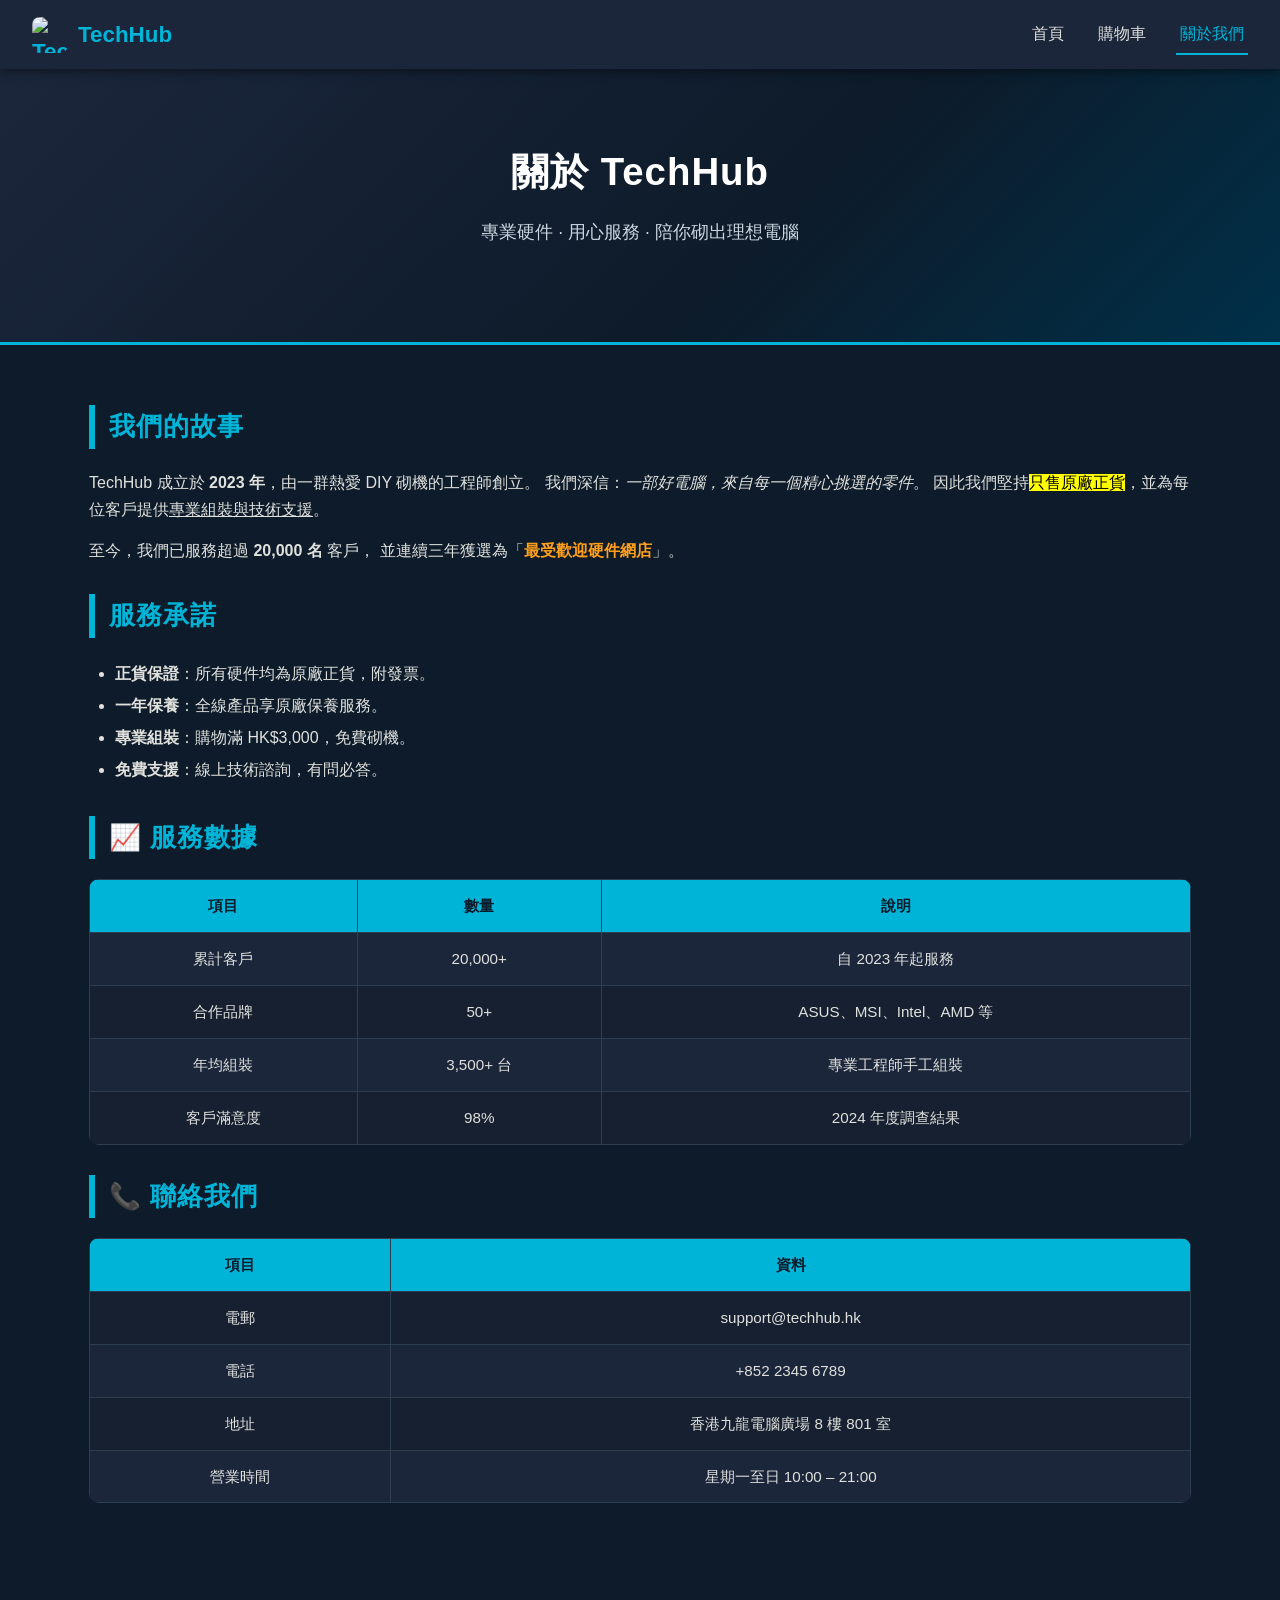
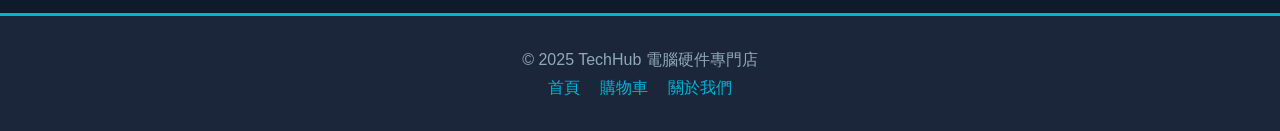
==== about.html @ f534d5a9 "Add files via upload" ====
<!DOCTYPE html>
<html lang="zh-Hant">
<head><script src="config.js"></script>
<script src="script.js" defer></script>
  <meta charset="UTF-8">
  <meta name="viewport" content="width=device-width, initial-scale=1.0">
  <meta name="description" content="關於 TechHub 電腦硬件專門店 - 專業硬件、用心服務">
  <title>關於我們 | TechHub</title>
  <link rel="stylesheet" href="style.css">
</head>
<body>

  <nav class="navbar">
    <div class="logo">
      <img src="images/logo.png" alt="TechHub Logo">
      <span data-brand-en>TechHub</span>
    </div>
    <ul>
      <li><a href="index.html">首頁</a></li>
      <li><a href="cart.html">購物車 <span id="cartCount" class="cart-badge"></span></a></li>
      <li><a href="about.html" class="active">關於我們</a></li>
    </ul>
  </nav>

  <header class="banner">
    <h1>關於 TechHub</h1>
    <p>專業硬件 · 用心服務 · 陪你砌出理想電腦</p>
  </header>

  <main class="container">

    <!-- 我們的故事（格式化文字展示） -->
    <h2 class="section-title">我們的故事</h2>
    <p>
      TechHub 成立於 <strong>2023 年</strong>，由一群熱愛 DIY 砌機的工程師創立。
      我們深信：<em>一部好電腦，來自每一個精心挑選的零件</em>。
      因此我們堅持<mark>只售原廠正貨</mark>，並為每位客戶提供<u>專業組裝與技術支援</u>。
    </p>
    <p style="margin-top: 14px;">
      至今，我們已服務超過 <strong>20,000 名</strong> 客戶，
      並連續三年獲選為「<span class="highlight">最受歡迎硬件網店</span>」。
    </p>

    <!-- 服務承諾 -->
    <h2 class="section-title">服務承諾</h2>
    <ul style="padding-left: 26px; line-height: 2;">
      <li><strong>正貨保證</strong>：所有硬件均為原廠正貨，附發票。</li>
      <li><strong>一年保養</strong>：全線產品享原廠保養服務。</li>
      <li><strong>專業組裝</strong>：購物滿 HK$3,000，免費砌機。</li>
      <li><strong>免費支援</strong>：線上技術諮詢，有問必答。</li>
    </ul>

    <!-- 服務數據 -->
    <h2 class="section-title">📈 服務數據</h2>
    <table>
      <thead>
        <tr>
          <th>項目</th>
          <th>數量</th>
          <th>說明</th>
        </tr>
      </thead>
      <tbody>
        <tr>
          <td>累計客戶</td>
          <td>20,000+</td>
          <td>自 2023 年起服務</td>
        </tr>
        <tr>
          <td>合作品牌</td>
          <td>50+</td>
          <td>ASUS、MSI、Intel、AMD 等</td>
        </tr>
        <tr>
          <td>年均組裝</td>
          <td>3,500+ 台</td>
          <td>專業工程師手工組裝</td>
        </tr>
        <tr>
          <td>客戶滿意度</td>
          <td>98%</td>
          <td>2024 年度調查結果</td>
        </tr>
      </tbody>
    </table>

    <!-- 聯絡我們 -->
    <h2 class="section-title">📞 聯絡我們</h2>
    <table>
      <tbody>
        <tr>
          <th>項目</th>
          <th>資料</th>
        </tr>
        <tr>
          <td>電郵</td>
          <td>support@techhub.hk</td>
        </tr>
        <tr>
          <td>電話</td>
          <td>+852 2345 6789</td>
        </tr>
        <tr>
          <td>地址</td>
          <td>香港九龍電腦廣場 8 樓 801 室</td>
        </tr>
        <tr>
          <td>營業時間</td>
          <td>星期一至日 10:00 – 21:00</td>
        </tr>
      </tbody>
    </table>

  </main>

  <footer>
    <p>© 2025 TechHub 電腦硬件專門店</p>
    <p>
      <a href="index.html">首頁</a>
      <a href="cart.html">購物車</a>
      <a href="about.html">關於我們</a>
    </p>
  </footer>

  <button id="backTop" aria-label="回到頂部">↑</button>
  <script src="script.js"></script>
</body>
</html>
---- style.css ----
* {
  margin: 0;
  padding: 0;
  box-sizing: border-box;
}

:root {
  --primary: #00b4d8;
  --accent: #ff9f1c;
  --bg-dark: #0d1b2a;
  --bg-card: #1b263b;
  --bg-deep: #162030;
  --text: #e0e1dd;
  --text-muted: #8fa9b8;
  --error: #ff6b6b;
  --border: #2c3e50;
}

body {
  font-family: "Microsoft JhengHei", "PingFang TC", "Noto Sans TC", sans-serif;
  background-color: var(--bg-dark);
  color: var(--text);
  line-height: 1.7;
}

h1, h2, h3 {
  color: var(--primary);
  letter-spacing: 1px;
  margin-bottom: 12px;
}

.section-title {
  font-size: 1.6rem;
  border-left: 6px solid var(--primary);
  padding-left: 14px;
  margin: 30px 0 20px;
}

.highlight {
  color: var(--accent);
  font-weight: bold;
}

/* ========== 導航列 ========== */
.navbar {
  background-color: var(--bg-card);
  display: flex;
  justify-content: space-between;
  align-items: center;
  padding: 14px 32px;
  position: sticky;
  top: 0;
  z-index: 100;
  box-shadow: 0 2px 10px rgba(0, 0, 0, 0.5);
}

.navbar .logo {
  display: flex;
  align-items: center;
  gap: 10px;
  font-size: 1.4rem;
  font-weight: bold;
  color: var(--primary);
}

.navbar .logo img {
  width: 36px;
  height: 36px;
  border-radius: 8px;
  object-fit: cover;
}

.navbar ul {
  display: flex;
  list-style: none;
  gap: 26px;
}

.navbar a {
  color: var(--text);
  text-decoration: none;
  font-size: 1rem;
  padding: 6px 4px;
  border-bottom: 2px solid transparent;
  transition: 0.3s;
  display: inline-flex;
  align-items: center;
}

.navbar a:hover,
.navbar a.active {
  color: var(--primary);
  border-bottom: 2px solid var(--primary);
}

/* 購物車數量徽章 */
.cart-badge {
  display: none;
  background: var(--accent);
  color: var(--bg-dark);
  font-size: 0.72rem;
  font-weight: bold;
  padding: 1px 7px;
  border-radius: 10px;
  margin-left: 6px;
  vertical-align: middle;
}

/* ========== Banner ========== */
.banner {
  background: linear-gradient(135deg, var(--bg-card), var(--bg-dark) 60%, #003049);
  text-align: center;
  padding: 70px 24px;
  border-bottom: 3px solid var(--primary);
}

.banner h1 {
  font-size: 2.4rem;
  color: #ffffff;
  margin-bottom: 14px;
}

.banner p {
  font-size: 1.1rem;
  color: #c9d6df;
  margin-bottom: 24px;
}

.banner .btn-group {
  display: flex;
  gap: 16px;
  justify-content: center;
  flex-wrap: wrap;
}

/* ========== 按鈕 ========== */
.btn {
  display: inline-block;
  background-color: var(--primary);
  color: var(--bg-dark);
  border: none;
  padding: 11px 26px;
  border-radius: 28px;
  font-size: 1rem;
  font-weight: bold;
  cursor: pointer;
  transition: 0.3s;
  text-decoration: none;
  font-family: inherit;
}

.btn:hover {
  background-color: var(--accent);
  color: var(--bg-dark);
  transform: translateY(-2px);
}

.btn-outline {
  background: transparent;
  border: 2px solid var(--primary);
  color: var(--primary);
}

.btn-outline:hover {
  background: var(--primary);
  color: var(--bg-dark);
}

.btn-sm {
  padding: 4px 12px;
  font-size: 0.85rem;
  border-radius: 16px;
}

.btn-danger {
  background: var(--error);
  color: #fff;
}

.btn-danger:hover {
  background: #d9534f;
  color: #fff;
}

/* ========== 容器 ========== */
.container {
  max-width: 1150px;
  margin: 0 auto;
  padding: 30px 24px 50px;
}

/* ========== 商品網格佈局 ========== */
.grid {
  display: grid;
  grid-template-columns: repeat(auto-fill, minmax(250px, 1fr));
  gap: 24px;
}

.card {
  background-color: var(--bg-card);
  border-radius: 14px;
  overflow: hidden;
  box-shadow: 0 6px 18px rgba(0, 0, 0, 0.4);
  transition: transform 0.3s, box-shadow 0.3s;
  display: flex;
  flex-direction: column;
}

.card:hover {
  transform: translateY(-8px);
  box-shadow: 0 12px 26px rgba(0, 180, 216, 0.35);
}

.card img {
  width: 100%;
  height: 180px;
  object-fit: cover;
  background-color: var(--bg-dark);
}

.card .info {
  padding: 16px;
  flex: 1;
  display: flex;
  flex-direction: column;
  gap: 6px;
}

.card .spec {
  font-size: 0.85rem;
  color: var(--text-muted);
}

.card .price {
  color: var(--accent);
  font-size: 1.25rem;
  font-weight: bold;
  margin: 4px 0 10px;
}

.card .btn {
  margin-top: auto;
  text-align: center;
}

/* ========== 分類快捷入口 ========== */
.category-bar {
  display: flex;
  flex-wrap: wrap;
  gap: 12px;
  margin: 20px 0 10px;
}

.category-bar a {
  background: var(--bg-card);
  color: var(--text);
  padding: 8px 20px;
  border-radius: 20px;
  text-decoration: none;
  font-size: 0.9rem;
  border: 1px solid var(--border);
  transition: 0.3s;
}

.category-bar a:hover {
  background: var(--primary);
  color: var(--bg-dark);
}

/* ========== 表格 ========== */
table {
  width: 100%;
  border-collapse: collapse;
  margin: 20px 0;
  background-color: var(--bg-card);
  border-radius: 10px;
  overflow: hidden;
}

th, td {
  padding: 13px 12px;
  border: 1px solid var(--border);
  text-align: center;
  font-size: 0.95rem;
}

th {
  background-color: var(--primary);
  color: var(--bg-dark);
}

tr:nth-child(even) {
  background-color: var(--bg-deep);
}

/* ========== 表單 / 購物車 ========== */
.form-box {
  background-color: var(--bg-card);
  padding: 28px;
  border-radius: 14px;
  margin-bottom: 26px;
  box-shadow: 0 4px 14px rgba(0, 0, 0, 0.35);
}

.form-group {
  margin-bottom: 18px;
}

.form-group label {
  display: block;
  margin-bottom: 7px;
  font-weight: bold;
  color: #c9d6df;
}

.form-group input,
.form-group select {
  width: 100%;
  padding: 11px;
  border: 1px solid var(--border);
  border-radius: 8px;
  background-color: var(--bg-dark);
  color: var(--text);
  font-size: 1rem;
  font-family: inherit;
}

.form-group input:focus,
.form-group select:focus {
  outline: none;
  border-color: var(--primary);
}

/* 結果顯示區 */
.result-box {
  background: linear-gradient(135deg, #003049, var(--bg-card));
  border-left: 6px solid var(--primary);
  padding: 24px;
  border-radius: 12px;
  font-size: 1rem;
}

.result-box .amount {
  font-size: 1.9rem;
  color: var(--accent);
  font-weight: bold;
  margin-top: 10px;
}

.result-box .error {
  color: var(--error);
  font-weight: bold;
}

.result-box .bonus {
  color: var(--primary);
  font-weight: bold;
  margin-top: 8px;
}

/* ========== 購物車清單 ========== */
.cart-list {
  display: flex;
  flex-direction: column;
  gap: 14px;
  margin: 20px 0;
}

.cart-item {
  background: var(--bg-card);
  padding: 16px 20px;
  border-radius: 12px;
  display: flex;
  align-items: center;
  gap: 16px;
  flex-wrap: wrap;
  border-left: 4px solid var(--primary);
}

.cart-item img {
  width: 64px;
  height: 64px;
  object-fit: cover;
  border-radius: 8px;
  background: var(--bg-dark);
}

.cart-item .item-name {
  flex: 1 1 180px;
  font-weight: bold;
  color: #fff;
}

.cart-item .item-price {
  color: var(--accent);
  font-weight: bold;
  min-width: 100px;
}

.cart-item .qty-control {
  display: flex;
  align-items: center;
  gap: 8px;
}

.cart-item .qty-control button {
  width: 32px;
  height: 32px;
  border-radius: 50%;
  border: 1px solid var(--primary);
  background: transparent;
  color: var(--primary);
  font-size: 1.1rem;
  cursor: pointer;
  transition: 0.2s;
}

.cart-item .qty-control button:hover {
  background: var(--primary);
  color: var(--bg-dark);
}

.cart-item .qty-control span {
  min-width: 32px;
  text-align: center;
  font-weight: bold;
}

.cart-empty {
  text-align: center;
  padding: 50px 20px;
  color: var(--text-muted);
  font-size: 1.1rem;
}

.cart-summary {
  background: linear-gradient(135deg, #003049, var(--bg-card));
  border-radius: 14px;
  padding: 24px;
  margin-top: 20px;
  border-left: 6px solid var(--accent);
}

.cart-summary .row {
  display: flex;
  justify-content: space-between;
  padding: 6px 0;
  font-size: 1rem;
}

.cart-summary .row.total {
  border-top: 1px solid var(--border);
  margin-top: 10px;
  padding-top: 14px;
  font-size: 1.4rem;
  font-weight: bold;
  color: var(--accent);
}

/* ========== 特色區塊（首頁） ========== */
.features {
  display: grid;
  grid-template-columns: repeat(auto-fit, minmax(220px, 1fr));
  gap: 20px;
  margin: 30px 0;
}

.feature-item {
  background-color: var(--bg-card);
  padding: 26px 20px;
  border-radius: 14px;
  text-align: center;
  border-top: 4px solid var(--primary);
}

.feature-item .icon {
  font-size: 2rem;
  margin-bottom: 10px;
}

.feature-item h3 {
  font-size: 1.1rem;
  color: #ffffff;
}

.feature-item p {
  font-size: 0.9rem;
  color: var(--text-muted);
  margin-top: 6px;
}

/* ========== 頁腳 ========== */
footer {
  background-color: var(--bg-card);
  color: var(--text-muted);
  text-align: center;
  padding: 30px 20px;
  margin-top: 40px;
  border-top: 3px solid var(--primary);
}

footer a {
  color: var(--primary);
  text-decoration: none;
  margin: 0 8px;
}

/* ========== 回到頂部按鈕 ========== */
#backTop {
  position: fixed;
  bottom: 28px;
  right: 28px;
  background: var(--primary);
  color: var(--bg-dark);
  border: none;
  width: 48px;
  height: 48px;
  border-radius: 50%;
  font-size: 1.3rem;
  cursor: pointer;
  display: none;
  box-shadow: 0 4px 12px rgba(0, 0, 0, 0.5);
  z-index: 200;
}

#backTop:hover {
  background: var(--accent);
}

/* ========== Toast 提示 ========== */
#toast {
  position: fixed;
  bottom: 90px;
  left: 50%;
  transform: translateX(-50%);
  background: var(--primary);
  color: var(--bg-dark);
  padding: 12px 26px;
  border-radius: 28px;
  font-weight: bold;
  z-index: 999;
  opacity: 0;
  transition: opacity 0.3s, transform 0.3s;
  pointer-events: none;
  box-shadow: 0 6px 20px rgba(0, 0, 0, 0.5);
}

#toast.show {
  opacity: 1;
  transform: translateX(-50%) translateY(-6px);
}

/* ========== 無障礙 ========== */
a:focus-visible,
button:focus-visible,
input:focus-visible,
select:focus-visible {
  outline: 3px solid var(--accent);
  outline-offset: 2px;
}

/* ========== RWD ========== */
@media (max-width: 820px) {
  .navbar {
    flex-direction: column;
    gap: 12px;
    padding: 14px 18px;
  }

  .navbar ul {
    flex-direction: row;
    flex-wrap: wrap;
    justify-content: center;
    gap: 14px;
  }

  .banner h1 { font-size: 1.7rem; }
  .banner p  { font-size: 0.95rem; }
  table { font-size: 0.8rem; }
  th, td { padding: 9px 6px; }
}

@media (max-width: 600px) {
  table {
    display: block;
    overflow-x: auto;
    white-space: nowrap;
  }
}

@media (max-width: 480px) {
  .grid { grid-template-columns: 1fr; }
  .banner { padding: 50px 16px; }
  .banner h1 { font-size: 1.4rem; }
  .container { padding: 20px 14px 40px; }
  .navbar ul { gap: 10px; }
  .navbar a { font-size: 0.9rem; }
  .cart-item { flex-direction: column; align-items: flex-start; }
}

/* ========== 減少動態偏好 ========== */
@media (prefers-reduced-motion: reduce) {
  * {
    transition: none !important;
    animation: none !important;
  }
  #backTop { display: none !important; }
}
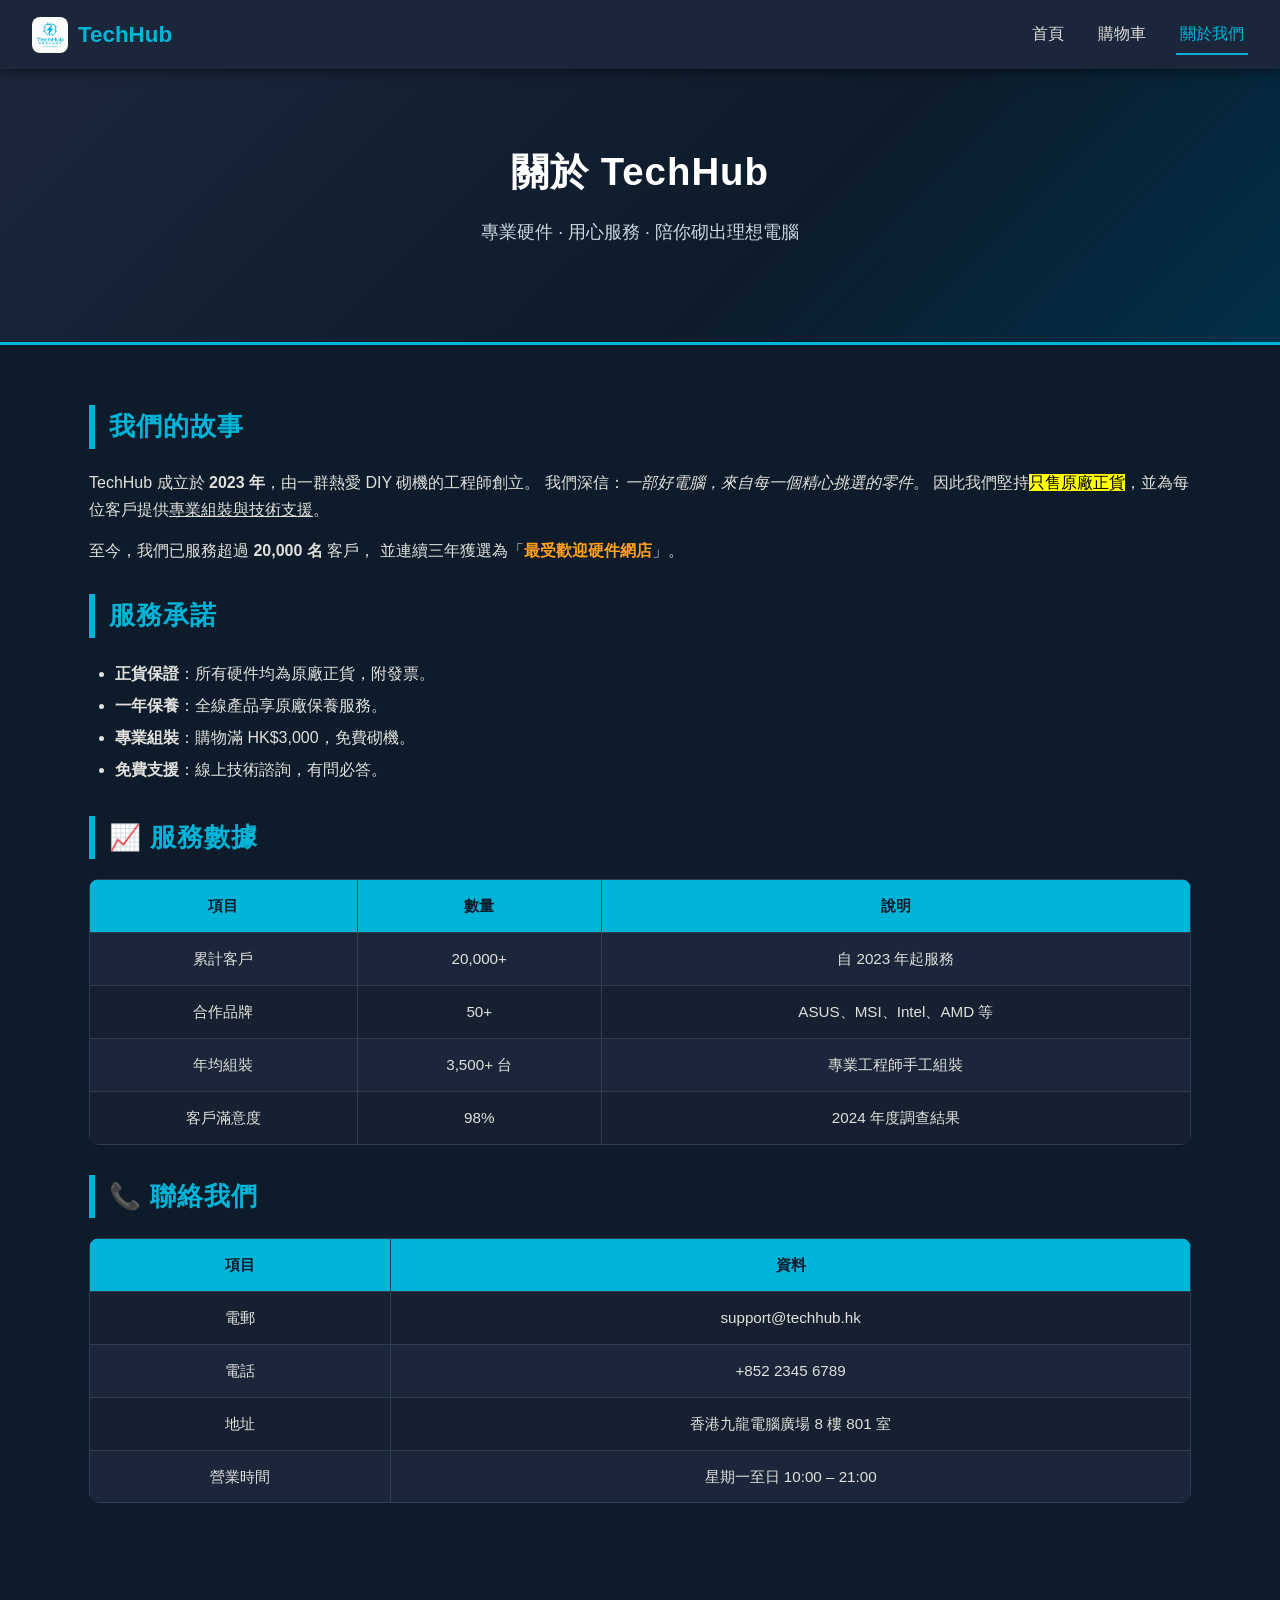
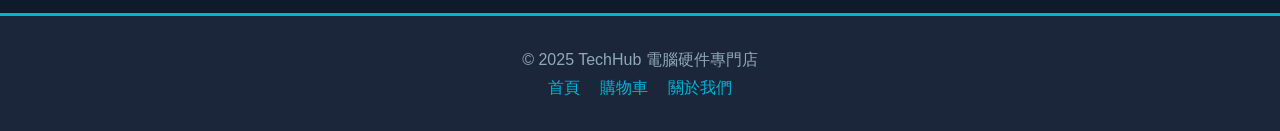
==== commit d8544087: "Fix HTML formatting and update logo path" ====
--- a/about.html
+++ b/about.html
@@ -12,7 +12,7 @@
 
   <nav class="navbar">
     <div class="logo">
-      <img src="images/logo.png" alt="TechHub Logo">
+      <img src="logo.png" alt="TechHub Logo">
       <span data-brand-en>TechHub</span>
     </div>
     <ul>
@@ -125,4 +125,4 @@
   <button id="backTop" aria-label="回到頂部">↑</button>
   <script src="script.js"></script>
 </body>
-</html>+</html>
